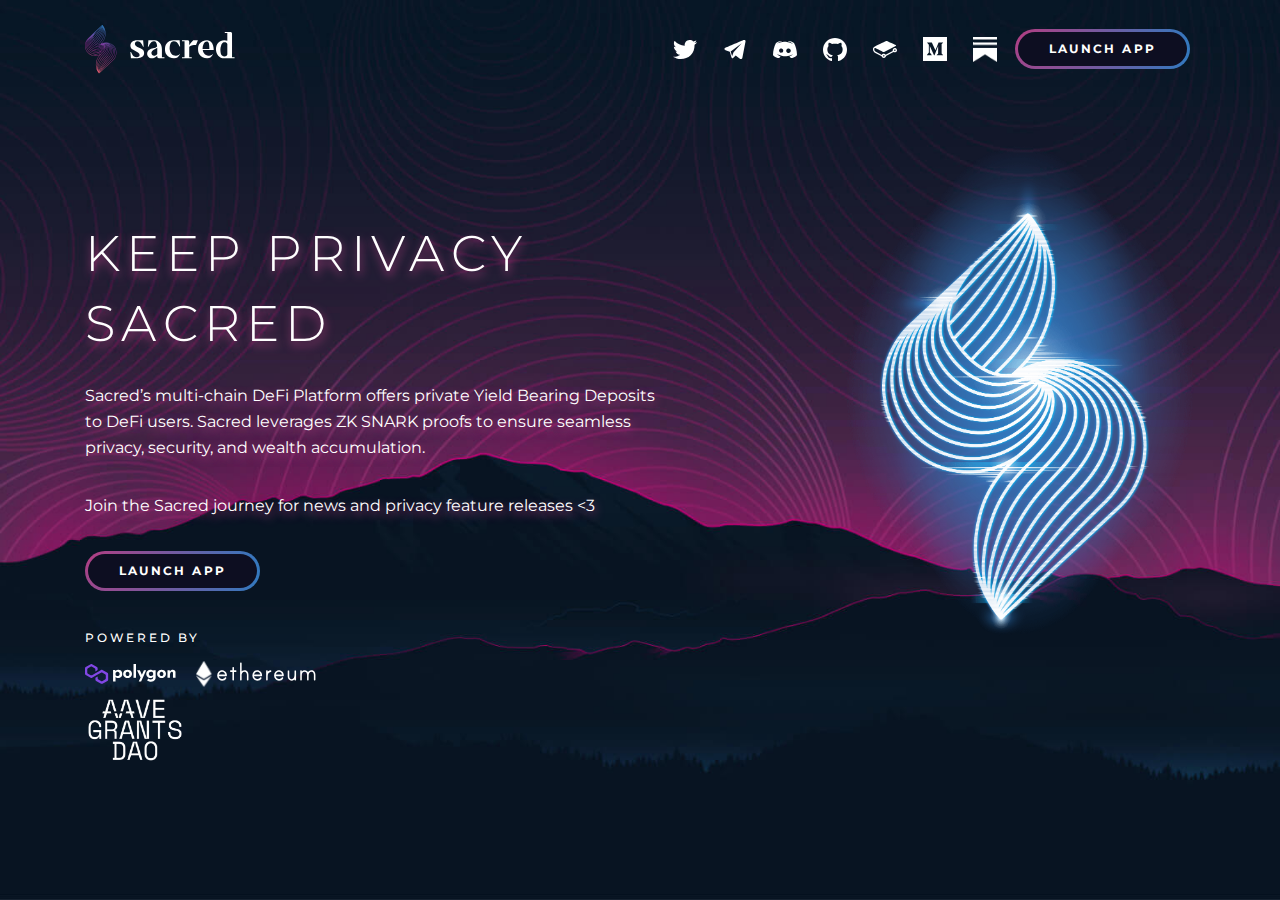
==== index.html @ c38fbf32 "Sacred Landing Page website in html, css & js" ====
<!DOCTYPE html>
<html>
<head>
	<title>Sacred</title>
	<meta charset="utf-8">
	<meta name="viewport" content="width=device-width, initial-scale=1, shrink-to-fit=no">
	<link rel="icon" href="/favicon.ico">	
	<link rel="stylesheet" href="https://maxcdn.bootstrapcdn.com/bootstrap/4.0.0/css/bootstrap.min.css" integrity="sha384-Gn5384xqQ1aoWXA+058RXPxPg6fy4IWvTNh0E263XmFcJlSAwiGgFAW/dAiS6JXm" crossorigin="anonymous">
	<link rel="stylesheet" type="text/css" href="assets/css/styles.min.css?ver=1.0.1">
	<link rel="preconnect" href="https://fonts.googleapis.com">
	<link rel="preconnect" href="https://fonts.gstatic.com" crossorigin>
	<link href="https://fonts.googleapis.com/css2?family=Montserrat:ital,wght@0,100;0,200;0,300;0,400;0,500;0,600;0,700;0,800;0,900;1,100;1,200;1,300;1,400;1,500;1,600;1,700;1,800;1,900&display=swap" rel="stylesheet">
	<script src="https://code.jquery.com/jquery-3.2.1.slim.min.js" integrity="sha384-KJ3o2DKtIkvYIK3UENzmM7KCkRr/rE9/Qpg6aAZGJwFDMVNA/GpGFF93hXpG5KkN" crossorigin="anonymous"></script>
	<script src="https://cdnjs.cloudflare.com/ajax/libs/popper.js/1.12.9/umd/popper.min.js" integrity="sha384-ApNbgh9B+Y1QKtv3Rn7W3mgPxhU9K/ScQsAP7hUibX39j7fakFPskvXusvfa0b4Q" crossorigin="anonymous"></script>
	<script src="https://maxcdn.bootstrapcdn.com/bootstrap/4.0.0/js/bootstrap.min.js" integrity="sha384-JZR6Spejh4U02d8jOt6vLEHfe/JQGiRRSQQxSfFWpi1MquVdAyjUar5+76PVCmYl" crossorigin="anonymous"></script>
	<script type="text/javascript" src="assets/js/default.min.js"></script>
</head>
<body>
	<div class="container">
		<nav class="navbar navbar-expand-lg navbar-dark">
		  <a class="navbar-brand" href="/">
		  	<img src="assets/images/logo-colored.svg" class="logo d-none d-lg-block">
		  	<img src="assets/images/logo-white-mobile.svg" class="logo d-block d-lg-none">
		  </a>
		  <button class="navbar-toggler" type="button" data-toggle="collapse" data-target="#navbarSupportedContent" aria-controls="navbarSupportedContent" aria-expanded="false" aria-label="Toggle navigation">
		    <img src="assets/images/icon-menu.svg">
		  </button>

		  <!-- MENU ITEMS START -->
		  <div class="collapse navbar-collapse justify-content-end" id="navbarSupportedContent">
		    <ul class="navbar-nav">
		    	<li class="nav-item">
			        <a class="nav-link" href="https://twitter.com/SacredFinance_" target="_blank"><img src="assets/images/twitter.svg"/> <span>Twitter</span></a>
			    </li>
			    <li class="nav-item">
			        <a class="nav-link" href="https://t.me/joinchat/KEAAi3VkeNg2ODdh" target="_blank"><img src="assets/images/telegram.svg"/> <span>Telegram</span></a>
			    </li>
			    <li class="nav-item">
			        <a class="nav-link" href="https://discord.com/invite/EH27XHGDQj" target="_blank"><img src="assets/images/discord.svg"/> <span>Discord</span></a>
			    </li>
			    <li class="nav-item">
			        <a class="nav-link" href="https://github.com/Sacred-Finance" target="_blank"><img src="assets/images/github.svg"/> <span>Github</span></a>
			    </li>
			    <li class="nav-item">
			        <a class="nav-link" href="https://sacred.gitbook.io/sacred-finance/" target="_blank"><img src="assets/images/gitbook.svg"/> <span>Gitbook</span></a>
			    </li>
		      	<li class="nav-item">
		        	<a class="nav-link" href="https://sacredfinance.medium.com/" target="_blank"><img src="assets/images/medium.svg"/> <span>Medium</span></a>
		      	</li>
		      	<li class="nav-item">
		        	<a class="nav-link" href="https://sacred.substack.com/" target="_blank"><img src="assets/images/substack.png"/> <span>Substack</span></a>
		      	</li>
		      	
		      <li class="nav-item">
		        <a class="btn-cta" href="https://app.sacred.finance/"><div>LAUNCH APP</div></a>
		      </li>
		    </ul>
		  </div>
		  <!-- MENU ITEMS END -->
		</nav>
		<main>
			<div class="row">
				<div class="col-12 text-center d-flex d-lg-none">
					<img src="assets/images/SacredHologram.png" class="img-fluid mx-auto main-icon"/>
				</div>
				<div class="col-12 col-sm-10 col-lg-7 mx-auto">
					<h1>KEEP PRIVACY SACRED</h1>
					<div class="row">
						<div class="col-12 col-lg-11">
							<p>Sacred’s multi-chain DeFi Platform offers private Yield Bearing Deposits to DeFi users. Sacred leverages ZK SNARK proofs to ensure seamless privacy, security, and wealth accumulation.</p>
							<p>Join the Sacred journey for news and privacy feature releases <3</p>
							<a class="btn-cta" href="https://app.sacred.finance/"><div>LAUNCH APP</div></a>
							<h5>POWERED BY</h5>
							<img src="assets/images/polygon.svg" class="polygon"/><img src="assets/images/ethereum.svg" class="ethereum"/><br/><img src="assets/images/aavegrantsdao.png" class="aavegrantsdao"/>
						</div>
					</div>
				</div>
				<div class="col-12 col-lg-4 offset-lg-1 d-none d-lg-block">
					<img src="assets/images/SacredHologram.png" class="img-fluid main-icon"/>
				</div>
			</div>
		</main>
	</div>
</body>
</html>
---- assets/css/styles.min.css ----
body{margin:0;background-image:url(../images/bg-desktop.jpg);background-size:cover;background-repeat:no-repeat;min-height:100vh;font-family:Montserrat,sans-serif}.navbar{padding:20px 0}.logo{width:150px}.navbar .nav-item a{color:#fff!important}.navbar .nav-item{margin:0 5px}.navbar .nav-item span{display:none}.navbar .nav-item img{width:24px}.navbar-dark .navbar-toggler{border-color:transparent;color:transparent;outline:0!important}.btn-cta{text-decoration:none!important;color:#fff!important}.btn-cta div{padding:.5rem 1.5rem;border:3px double transparent;border-radius:80px;background-image:linear-gradient(#0d0e21,#0d0e21),radial-gradient(circle at left top,#b33d82,#3179bf);background-origin:border-box;background-clip:padding-box,border-box;letter-spacing:.2em;font-size:12px;width:175px;text-align:center;-webkit-transition:background .2s linear;-moz-transition:background .2s linear;-o-transition:background .2s linear;transition:background .2s linear;font-weight:700}.btn-cta.disabled div{color:#6c757d;background-image:none;background-color:#e8e8e8;opacity:.7;transition:.2s}.btn-cta.disabled:hover div{color:#6c757d;background-image:none;background-color:#e8e8e8;opacity:.6}.navbar .nav-item .btn-cta div{width:175px}.btn-cta div:hover{background-image:linear-gradient(to right,#b33d82 ,#3179bf),radial-gradient(circle at left top,#b33d82,#3179bf)}main{padding-top:120px;padding-bottom:100px;color:#fff}main h1{margin-bottom:24px;font-weight:300;font-size:50px;line-height:1.4;letter-spacing:.125em;text-shadow:1px 4px 10px #b33d82;text-transform:uppercase}main p{text-shadow:1px 4px 10px #b33d82;font-size:16px;line-height:26px;margin-bottom:32px}main h5{font-weight:500;font-size:12px;line-height:30px;letter-spacing:.23em;text-transform:uppercase;margin-top:32px;margin-bottom:8px}main img.main-icon{top:-75px;position:relative}main img.polygon{margin-right:20px;height:20px}main img.ethereum{height:26px}main img.aavegrantsdao{width:100px;margin-top:10px;}@media (max-width:1199px) and (min-width:992px){main{padding-top:120px}main img.main-icon{margin-top:0}main h1{margin-bottom:24px;font-weight:300;font-size:42px}main p{font-size:16px;line-height:26px}}@media (max-width:991px){main{text-align:center;padding-top:50px}main img.main-icon{margin:0;width:100px;padding-bottom:50px;top:0}main .btn-cta div{margin:0 auto}.navbar .nav-item span{display:inline-block;margin-left:20px}.navbar .nav-item .btn-cta div{margin-top:10px}main h1{font-weight:700;font-size:32px;line-height:32px;margin-bottom:18px;text-shadow:1px 4px 10px #b33d82}main p{text-shadow:1px 4px 10px #b33d82;font-size:16px;line-height:24px;margin-bottom:18px}}@media (max-width:767px){body{background-image:url(../images/bg-mobile.jpg);background-position:center}}
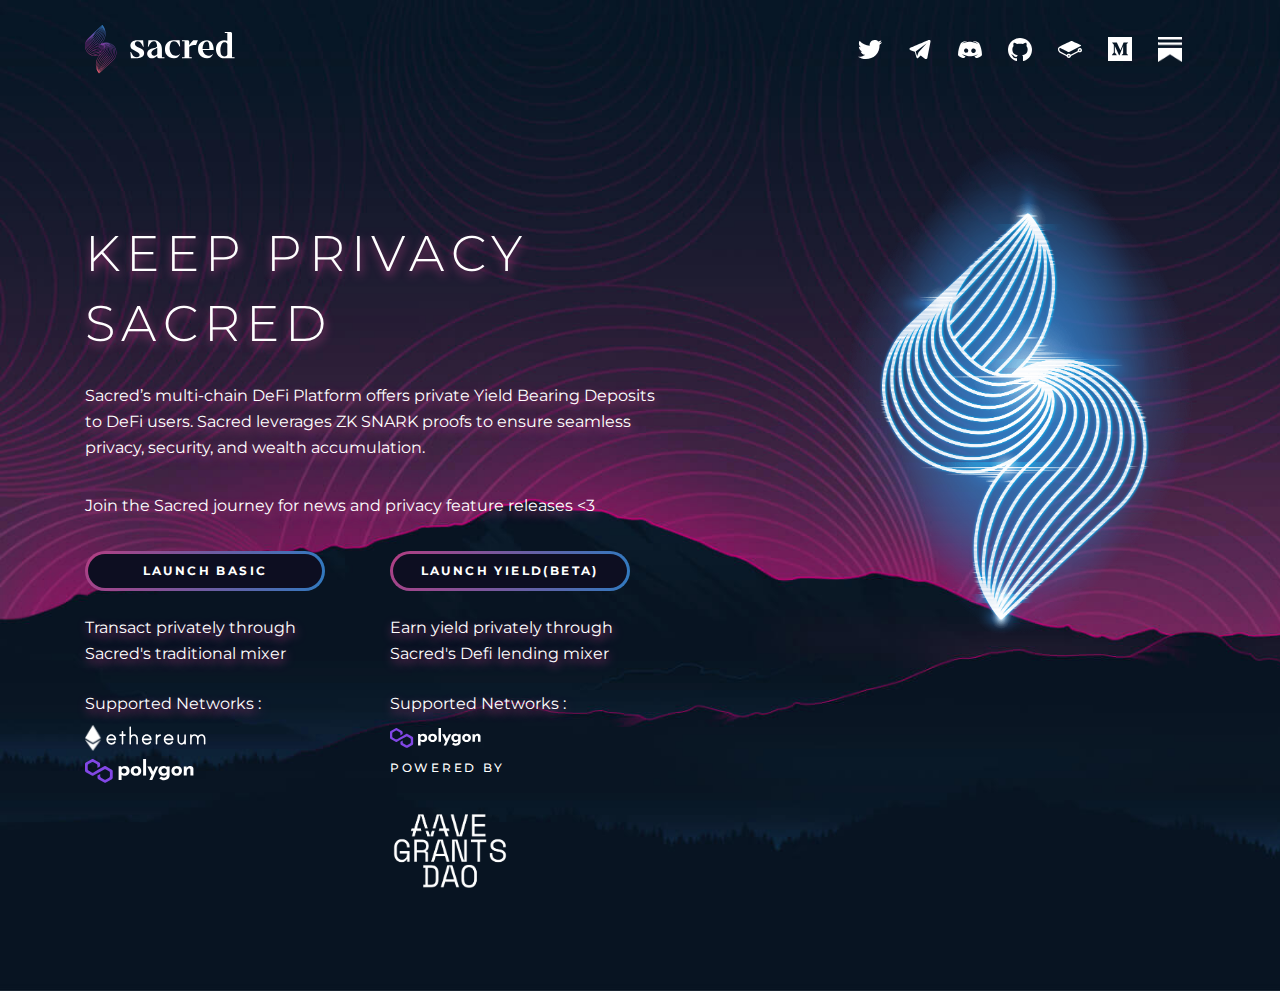
==== commit 369e9051: "Basic and Yield button" ====
--- a/index.html
+++ b/index.html
@@ -51,9 +51,9 @@
 		        	<a class="nav-link" href="https://sacred.substack.com/" target="_blank"><img src="assets/images/substack.png"/> <span>Substack</span></a>
 		      	</li>
 		      	
-		      <li class="nav-item">
+		      <!-- <li class="nav-item">
 		        <a class="btn-cta" href="https://app.sacred.finance/"><div>LAUNCH APP</div></a>
-		      </li>
+		      </li> -->
 		    </ul>
 		  </div>
 		  <!-- MENU ITEMS END -->
@@ -69,9 +69,33 @@
 						<div class="col-12 col-lg-11">
 							<p>Sacred’s multi-chain DeFi Platform offers private Yield Bearing Deposits to DeFi users. Sacred leverages ZK SNARK proofs to ensure seamless privacy, security, and wealth accumulation.</p>
 							<p>Join the Sacred journey for news and privacy feature releases <3</p>
-							<a class="btn-cta" href="https://app.sacred.finance/"><div>LAUNCH APP</div></a>
-							<h5>POWERED BY</h5>
-							<img src="assets/images/polygon.svg" class="polygon"/><img src="assets/images/ethereum.svg" class="ethereum"/><br/><img src="assets/images/aavegrantsdao.png" class="aavegrantsdao"/>
+
+							<div class="row">
+								<div class="col-md-6 col-lg-6 col-sm-12 col-xs-12">
+									<a class="btn-cta" href="https://v0.app.sacred.finance/">
+										<div style="width: 240px">LAUNCH BASIC</div>
+									</a>
+									<p class="mt-4 mb-0">Transact privately through Sacred's traditional mixer</p>
+									<p class="mt-4 mb-2">Supported Networks :</p>
+									<img src="assets/images/ethereum.svg" class="ethereum"/>
+									<br/>
+									<img class="mt-2" src="assets/images/polygon.svg" class="polygon"/>
+								</div>
+								<div class="col-md-6 col-lg-6 col-sm-12 col-xs-12 mt-sm-4 mt-xs-4 mt-md-0 mt-lg-0 mt-xl-0">
+									<a class="btn-cta" href="https://app.sacred.finance/">
+										<div style="width: 240px">LAUNCH YIELD(BETA)</div>
+									</a>
+									<p class="mt-4 mb-0">Earn yield privately through Sacred's Defi lending mixer</p>
+									<p class="mt-4 mb-2">Supported Networks :</p>
+
+									<img src="assets/images/polygon.svg" class="polygon"/>
+									<h5 class="mt-1 mb-1">POWERED BY</h5>
+									<br/>
+									<img class="mt-0" width="120" src="assets/images/aavegrantsdao.png" class="aavegrantsdao"/>
+								</div>
+
+
+							</div>
 						</div>
 					</div>
 				</div>
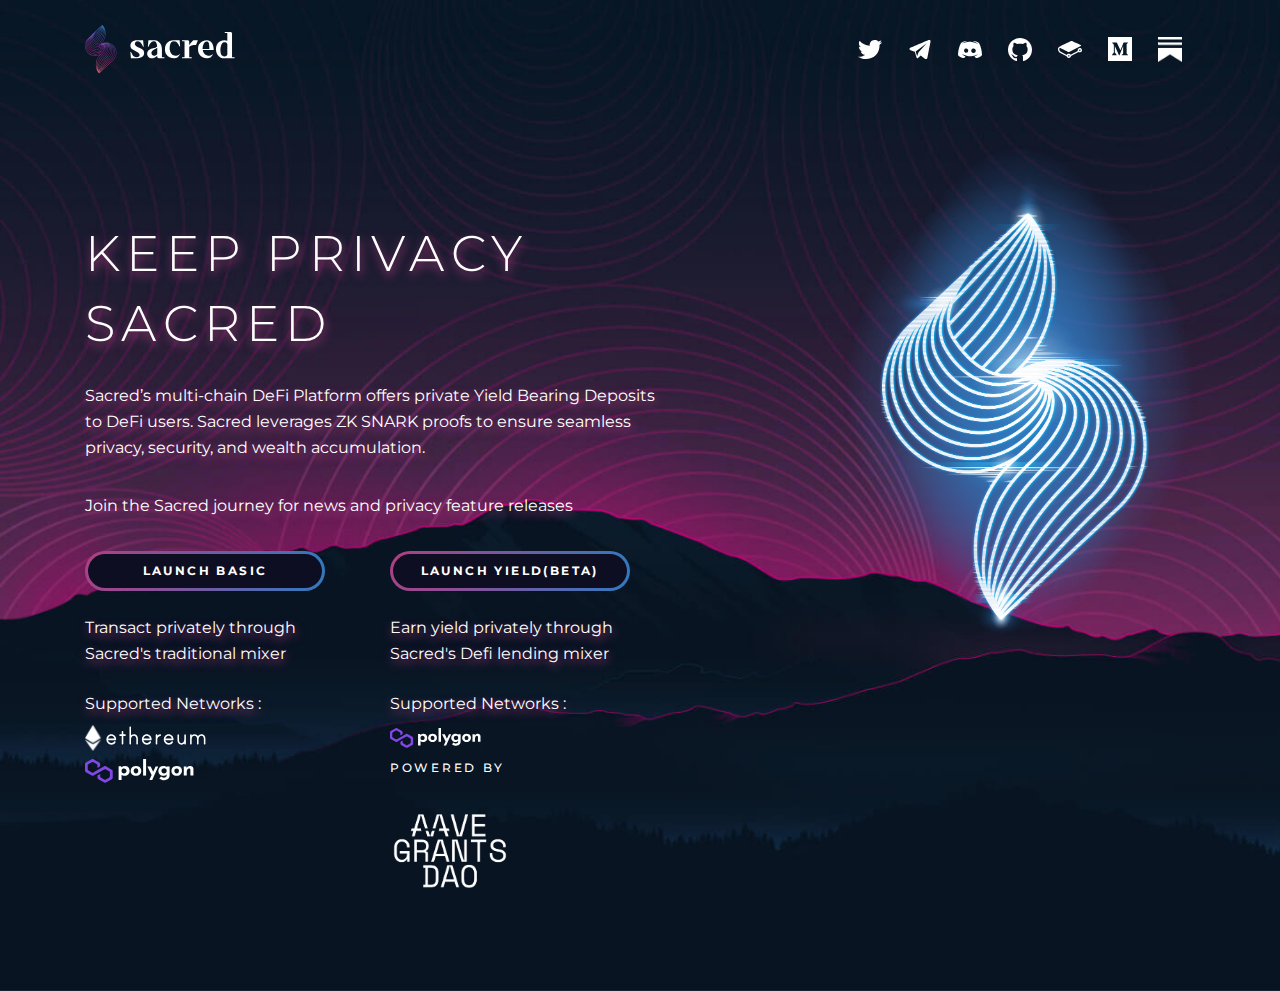
==== commit 1b88da13: "fix: typo" ====
--- a/index.html
+++ b/index.html
@@ -68,7 +68,7 @@
 					<div class="row">
 						<div class="col-12 col-lg-11">
 							<p>Sacred’s multi-chain DeFi Platform offers private Yield Bearing Deposits to DeFi users. Sacred leverages ZK SNARK proofs to ensure seamless privacy, security, and wealth accumulation.</p>
-							<p>Join the Sacred journey for news and privacy feature releases <3</p>
+							<p>Join the Sacred journey for news and privacy feature releases</p>
 
 							<div class="row">
 								<div class="col-md-6 col-lg-6 col-sm-12 col-xs-12">
